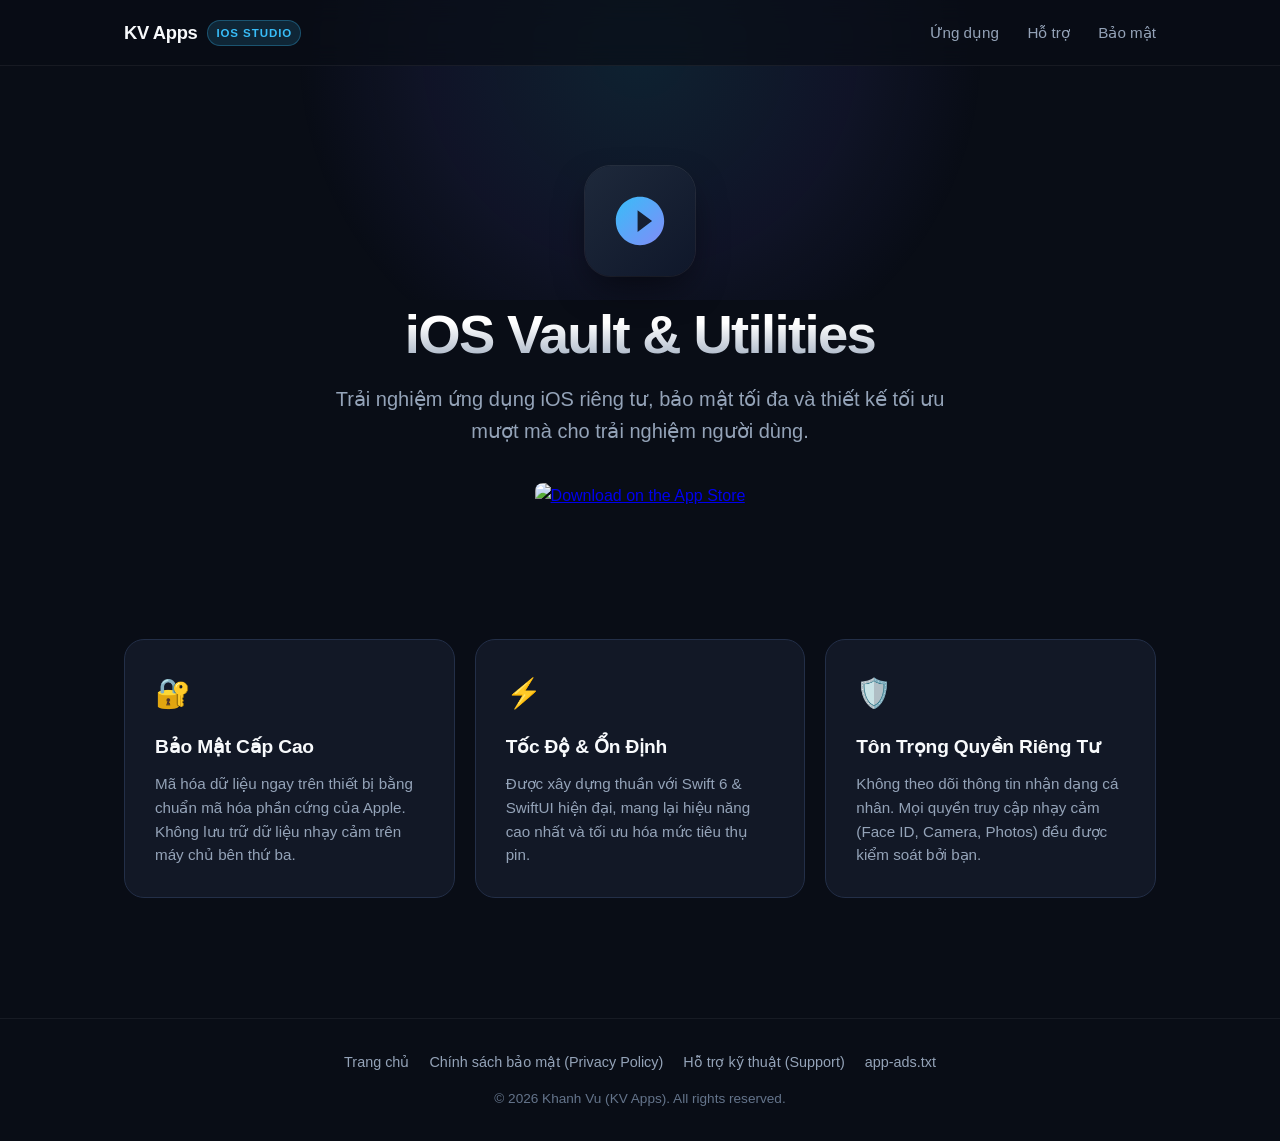
==== index.html @ fa1fc6c2 "feat: initial landing page, privacy, support and app-ads.txt" ====
<!DOCTYPE html>
<html lang="vi">
<head>
    <meta charset="UTF-8">
    <meta name="viewport" content="width=device-width, initial-scale=1.0">
    <title>KV Apps - Private, Secure & Fast iOS Applications</title>
    <meta name="description" content="Khám phá các ứng dụng iOS bảo mật, tối ưu trải nghiệm và quyền riêng tư từ Khanh Vu.">
    <style>
        :root {
            --bg: #090d16;
            --surface: #121826;
            --surface-hover: #182235;
            --surface-border: #232f48;
            --text-primary: #f8fafc;
            --text-secondary: #94a3b8;
            --accent: #38bdf8;
            --accent-glow: rgba(56, 189, 248, 0.15);
            --gradient-accent: linear-gradient(135deg, #38bdf8 0%, #818cf8 100%);
        }

        * {
            box-sizing: border-box;
            margin: 0;
            padding: 0;
            font-family: -apple-system, BlinkMacSystemFont, "SF Pro Display", "SF Pro Text", "Segoe UI", Roboto, sans-serif;
            -webkit-font-smoothing: antialiased;
        }

        body {
            background-color: var(--bg);
            color: var(--text-primary);
            min-height: 100vh;
            display: flex;
            flex-direction: column;
            line-height: 1.6;
        }

        .ambient-glow {
            position: fixed;
            top: -200px;
            left: 50%;
            transform: translateX(-50%);
            width: 700px;
            height: 500px;
            background: radial-gradient(circle, rgba(56, 189, 248, 0.12) 0%, rgba(99, 102, 241, 0.08) 50%, transparent 80%);
            pointer-events: none;
            z-index: 0;
        }

        header {
            position: relative;
            z-index: 10;
            border-bottom: 1px solid rgba(255, 255, 255, 0.06);
            backdrop-filter: blur(12px);
            background: rgba(9, 13, 22, 0.7);
        }

        .nav-container {
            max-width: 1080px;
            margin: 0 auto;
            padding: 18px 24px;
            display: flex;
            align-items: center;
            justify-content: space-between;
        }

        .brand-logo {
            font-weight: 700;
            font-size: 1.15rem;
            color: var(--text-primary);
            text-decoration: none;
            display: flex;
            align-items: center;
            gap: 10px;
            letter-spacing: -0.02em;
        }

        .brand-badge {
            font-size: 0.72rem;
            text-transform: uppercase;
            letter-spacing: 0.08em;
            background: rgba(56, 189, 248, 0.15);
            color: var(--accent);
            padding: 3px 8px;
            border-radius: 999px;
            border: 1px solid rgba(56, 189, 248, 0.3);
            font-weight: 600;
        }

        .nav-links a {
            color: var(--text-secondary);
            text-decoration: none;
            font-size: 0.95rem;
            margin-left: 24px;
            transition: color 0.2s ease;
        }

        .nav-links a:hover {
            color: var(--text-primary);
        }

        main {
            position: relative;
            z-index: 10;
            flex: 1;
            max-width: 1080px;
            margin: 0 auto;
            padding: 60px 24px 80px;
            width: 100%;
        }

        .hero {
            text-align: center;
            padding: 40px 0 60px;
        }

        .app-icon-wrapper {
            margin: 0 auto 28px;
            width: 110px;
            height: 110px;
            border-radius: 26px;
            background: linear-gradient(135deg, #1e293b, #0f172a);
            display: flex;
            align-items: center;
            justify-content: center;
            box-shadow: 0 16px 36px -8px rgba(0, 0, 0, 0.6), 0 0 0 1px rgba(255, 255, 255, 0.1);
            position: relative;
            overflow: hidden;
        }

        .app-icon-wrapper svg {
            width: 58px;
            height: 58px;
            fill: url(#iconGradient);
        }

        .hero h1 {
            font-size: clamp(2.4rem, 5vw, 3.4rem);
            font-weight: 800;
            letter-spacing: -0.03em;
            line-height: 1.15;
            margin-bottom: 16px;
            background: linear-gradient(180deg, #ffffff 30%, #94a3b8 100%);
            -webkit-background-clip: text;
            -webkit-text-fill-color: transparent;
        }

        .hero p.tagline {
            font-size: clamp(1.05rem, 2vw, 1.25rem);
            color: var(--text-secondary);
            max-width: 640px;
            margin: 0 auto 36px;
            font-weight: 400;
        }

        .badge-group {
            display: flex;
            justify-content: center;
            align-items: center;
            gap: 16px;
            flex-wrap: wrap;
        }

        .app-store-btn {
            display: inline-block;
            transition: transform 0.2s cubic-bezier(0.34, 1.56, 0.64, 1);
        }

        .app-store-btn:hover {
            transform: scale(1.04);
        }

        .app-store-btn img {
            height: 48px;
            border-radius: 8px;
        }

        .grid-features {
            display: grid;
            grid-template-columns: repeat(auto-fit, minmax(290px, 1fr));
            gap: 20px;
            margin: 70px 0 40px;
        }

        .card {
            background: var(--surface);
            border: 1px solid var(--surface-border);
            border-radius: 20px;
            padding: 30px;
            transition: border-color 0.2s, transform 0.2s;
        }

        .card:hover {
            border-color: rgba(56, 189, 248, 0.4);
            transform: translateY(-2px);
        }

        .card-icon {
            font-size: 1.8rem;
            margin-bottom: 16px;
            display: inline-block;
        }

        .card h3 {
            font-size: 1.2rem;
            font-weight: 600;
            margin-bottom: 10px;
            letter-spacing: -0.01em;
            color: var(--text-primary);
        }

        .card p {
            color: var(--text-secondary);
            font-size: 0.95rem;
            line-height: 1.55;
        }

        footer {
            position: relative;
            z-index: 10;
            border-top: 1px solid rgba(255, 255, 255, 0.06);
            padding: 32px 24px;
            background: var(--bg);
            text-align: center;
        }

        .footer-content {
            max-width: 1080px;
            margin: 0 auto;
            display: flex;
            flex-direction: column;
            align-items: center;
            gap: 14px;
        }

        .footer-links {
            display: flex;
            gap: 20px;
            flex-wrap: wrap;
            justify-content: center;
        }

        .footer-links a {
            color: var(--text-secondary);
            text-decoration: none;
            font-size: 0.9rem;
            transition: color 0.2s;
        }

        .footer-links a:hover {
            color: var(--accent);
        }

        .copyright {
            color: #64748b;
            font-size: 0.85rem;
        }
    </style>
</head>
<body>
    <div class="ambient-glow"></div>

    <header>
        <div class="nav-container">
            <a href="index.html" class="brand-logo">
                <span>KV Apps</span>
                <span class="brand-badge">iOS Studio</span>
            </a>
            <nav class="nav-links">
                <a href="#apps">Ứng dụng</a>
                <a href="support.html">Hỗ trợ</a>
                <a href="privacy.html">Bảo mật</a>
            </nav>
        </div>
    </header>

    <main>
        <section class="hero" id="apps">
            <div class="app-icon-wrapper">
                <svg viewBox="0 0 24 24">
                    <defs>
                        <linearGradient id="iconGradient" x1="0%" y1="0%" x2="100%" y2="100%">
                            <stop offset="0%" stop-color="#38bdf8" />
                            <stop offset="100%" stop-color="#818cf8" />
                        </linearGradient>
                    </defs>
                    <path d="M12 2C6.48 2 2 6.48 2 12s4.48 10 10 10 10-4.48 10-10S17.52 2 12 2zm-1 14.5v-9l6 4.5-6 4.5z"/>
                </svg>
            </div>

            <h1>iOS Vault & Utilities</h1>
            <p class="tagline">Trải nghiệm ứng dụng iOS riêng tư, bảo mật tối đa và thiết kế tối ưu mượt mà cho trải nghiệm người dùng.</p>

            <div class="badge-group">
                <a href="https://apps.apple.com/" class="app-store-btn" target="_blank" rel="noopener noreferrer">
                    <img src="https://tools.applemediaservices.com/api/badges/download-on-the-app-store/black/en-us" alt="Download on the App Store">
                </a>
            </div>
        </section>

        <section class="grid-features">
            <div class="card">
                <span class="card-icon">🔐</span>
                <h3>Bảo Mật Cấp Cao</h3>
                <p>Mã hóa dữ liệu ngay trên thiết bị bằng chuẩn mã hóa phần cứng của Apple. Không lưu trữ dữ liệu nhạy cảm trên máy chủ bên thứ ba.</p>
            </div>

            <div class="card">
                <span class="card-icon">⚡</span>
                <h3>Tốc Độ & Ổn Định</h3>
                <p>Được xây dựng thuần với Swift 6 & SwiftUI hiện đại, mang lại hiệu năng cao nhất và tối ưu hóa mức tiêu thụ pin.</p>
            </div>

            <div class="card">
                <span class="card-icon">🛡️</span>
                <h3>Tôn Trọng Quyền Riêng Tư</h3>
                <p>Không theo dõi thông tin nhận dạng cá nhân. Mọi quyền truy cập nhạy cảm (Face ID, Camera, Photos) đều được kiểm soát bởi bạn.</p>
            </div>
        </section>
    </main>

    <footer>
        <div class="footer-content">
            <div class="footer-links">
                <a href="index.html">Trang chủ</a>
                <a href="privacy.html">Chính sách bảo mật (Privacy Policy)</a>
                <a href="support.html">Hỗ trợ kỹ thuật (Support)</a>
                <a href="app-ads.txt">app-ads.txt</a>
            </div>
            <p class="copyright">© 2026 Khanh Vu (KV Apps). All rights reserved.</p>
        </div>
    </footer>
</body>
</html>
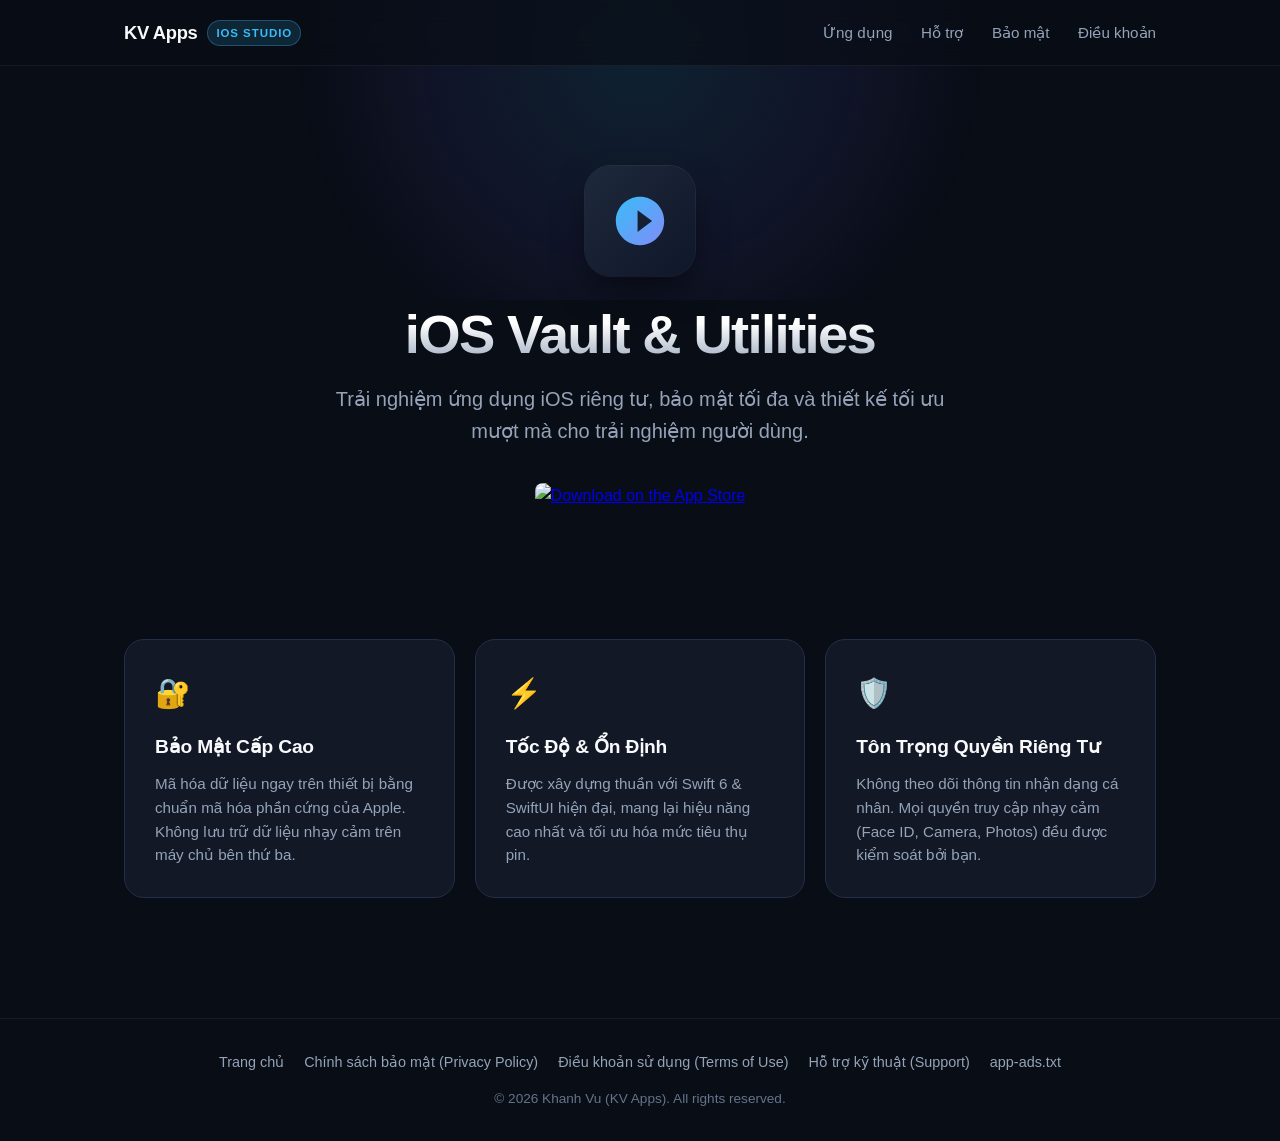
==== commit addf5e46: "feat: add terms of use page and update site navigation links" ====
--- a/index.html
+++ b/index.html
@@ -270,6 +270,7 @@
                 <a href="#apps">Ứng dụng</a>
                 <a href="support.html">Hỗ trợ</a>
                 <a href="privacy.html">Bảo mật</a>
+                <a href="terms.html">Điều khoản</a>
             </nav>
         </div>
     </header>
@@ -324,6 +325,7 @@
             <div class="footer-links">
                 <a href="index.html">Trang chủ</a>
                 <a href="privacy.html">Chính sách bảo mật (Privacy Policy)</a>
+                <a href="terms.html">Điều khoản sử dụng (Terms of Use)</a>
                 <a href="support.html">Hỗ trợ kỹ thuật (Support)</a>
                 <a href="app-ads.txt">app-ads.txt</a>
             </div>
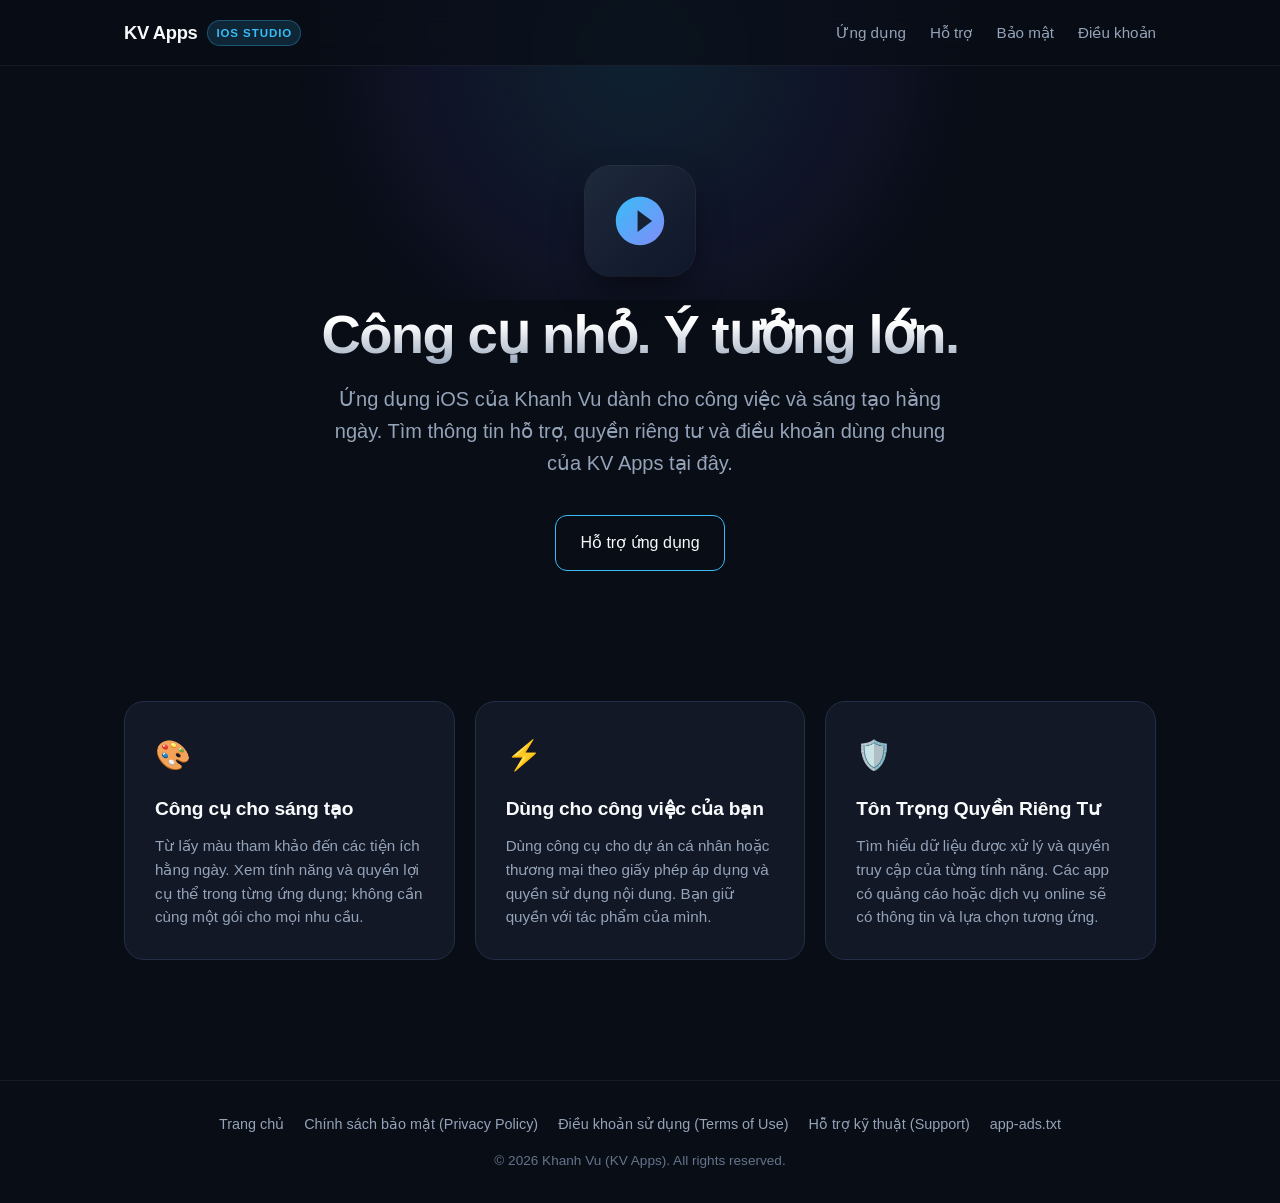
==== commit ae49ac29: "feat: update landing page copy, terms, privacy, and support documentation" ====
--- a/index.html
+++ b/index.html
@@ -3,8 +3,8 @@
 <head>
     <meta charset="UTF-8">
     <meta name="viewport" content="width=device-width, initial-scale=1.0">
-    <title>KV Apps - Private, Secure & Fast iOS Applications</title>
-    <meta name="description" content="Khám phá các ứng dụng iOS bảo mật, tối ưu trải nghiệm và quyền riêng tư từ Khanh Vu.">
+    <title>KV Apps — Công cụ iOS cho công việc và sáng tạo</title>
+    <meta name="description" content="Các ứng dụng iOS của Khanh Vu: công cụ cho công việc và sáng tạo, thông tin quyền riêng tư, điều khoản và hỗ trợ.">
     <style>
         :root {
             --bg: #090d16;
@@ -254,6 +254,15 @@
         .copyright {
             color: #64748b;
             font-size: 0.85rem;
+        }
+        body { overflow-wrap: anywhere; }
+        a:focus-visible { outline: 2px solid #38bdf8; outline-offset: 4px; }
+        .brand-logo { flex-shrink: 0; white-space: nowrap; }
+        .nav-links { display: flex; flex-wrap: wrap; gap: 12px 24px; }
+        .nav-links a { margin-left: 0; white-space: nowrap; }
+        @media (max-width: 640px) {
+            .nav-container { align-items: flex-start; flex-direction: column; gap: 16px; }
+            .nav-links { gap: 12px 20px; }
         }
     </style>
 </head>
@@ -289,33 +298,31 @@
                 </svg>
             </div>
 
-            <h1>iOS Vault & Utilities</h1>
-            <p class="tagline">Trải nghiệm ứng dụng iOS riêng tư, bảo mật tối đa và thiết kế tối ưu mượt mà cho trải nghiệm người dùng.</p>
+            <h1>Công cụ nhỏ. Ý tưởng lớn.</h1>
+            <p class="tagline">Ứng dụng iOS của Khanh Vu dành cho công việc và sáng tạo hằng ngày. Tìm thông tin hỗ trợ, quyền riêng tư và điều khoản dùng chung của KV Apps tại đây.</p>
 
             <div class="badge-group">
-                <a href="https://apps.apple.com/" class="app-store-btn" target="_blank" rel="noopener noreferrer">
-                    <img src="https://tools.applemediaservices.com/api/badges/download-on-the-app-store/black/en-us" alt="Download on the App Store">
-                </a>
+                <a href="support.html" class="app-store-btn" style="color: #f8fafc; padding: 14px 24px; border: 1px solid #38bdf8; border-radius: 12px; text-decoration: none;">Hỗ trợ ứng dụng</a>
             </div>
         </section>
 
         <section class="grid-features">
             <div class="card">
-                <span class="card-icon">🔐</span>
-                <h3>Bảo Mật Cấp Cao</h3>
-                <p>Mã hóa dữ liệu ngay trên thiết bị bằng chuẩn mã hóa phần cứng của Apple. Không lưu trữ dữ liệu nhạy cảm trên máy chủ bên thứ ba.</p>
+                <span class="card-icon">🎨</span>
+                <h3>Công cụ cho sáng tạo</h3>
+                <p>Từ lấy màu tham khảo đến các tiện ích hằng ngày. Xem tính năng và quyền lợi cụ thể trong từng ứng dụng; không cần cùng một gói cho mọi nhu cầu.</p>
             </div>
 
             <div class="card">
                 <span class="card-icon">⚡</span>
-                <h3>Tốc Độ & Ổn Định</h3>
-                <p>Được xây dựng thuần với Swift 6 & SwiftUI hiện đại, mang lại hiệu năng cao nhất và tối ưu hóa mức tiêu thụ pin.</p>
+                <h3>Dùng cho công việc của bạn</h3>
+                <p>Dùng công cụ cho dự án cá nhân hoặc thương mại theo giấy phép áp dụng và quyền sử dụng nội dung. Bạn giữ quyền với tác phẩm của mình.</p>
             </div>
 
             <div class="card">
                 <span class="card-icon">🛡️</span>
                 <h3>Tôn Trọng Quyền Riêng Tư</h3>
-                <p>Không theo dõi thông tin nhận dạng cá nhân. Mọi quyền truy cập nhạy cảm (Face ID, Camera, Photos) đều được kiểm soát bởi bạn.</p>
+                <p>Tìm hiểu dữ liệu được xử lý và quyền truy cập của từng tính năng. Các app có quảng cáo hoặc dịch vụ online sẽ có thông tin và lựa chọn tương ứng.</p>
             </div>
         </section>
     </main>
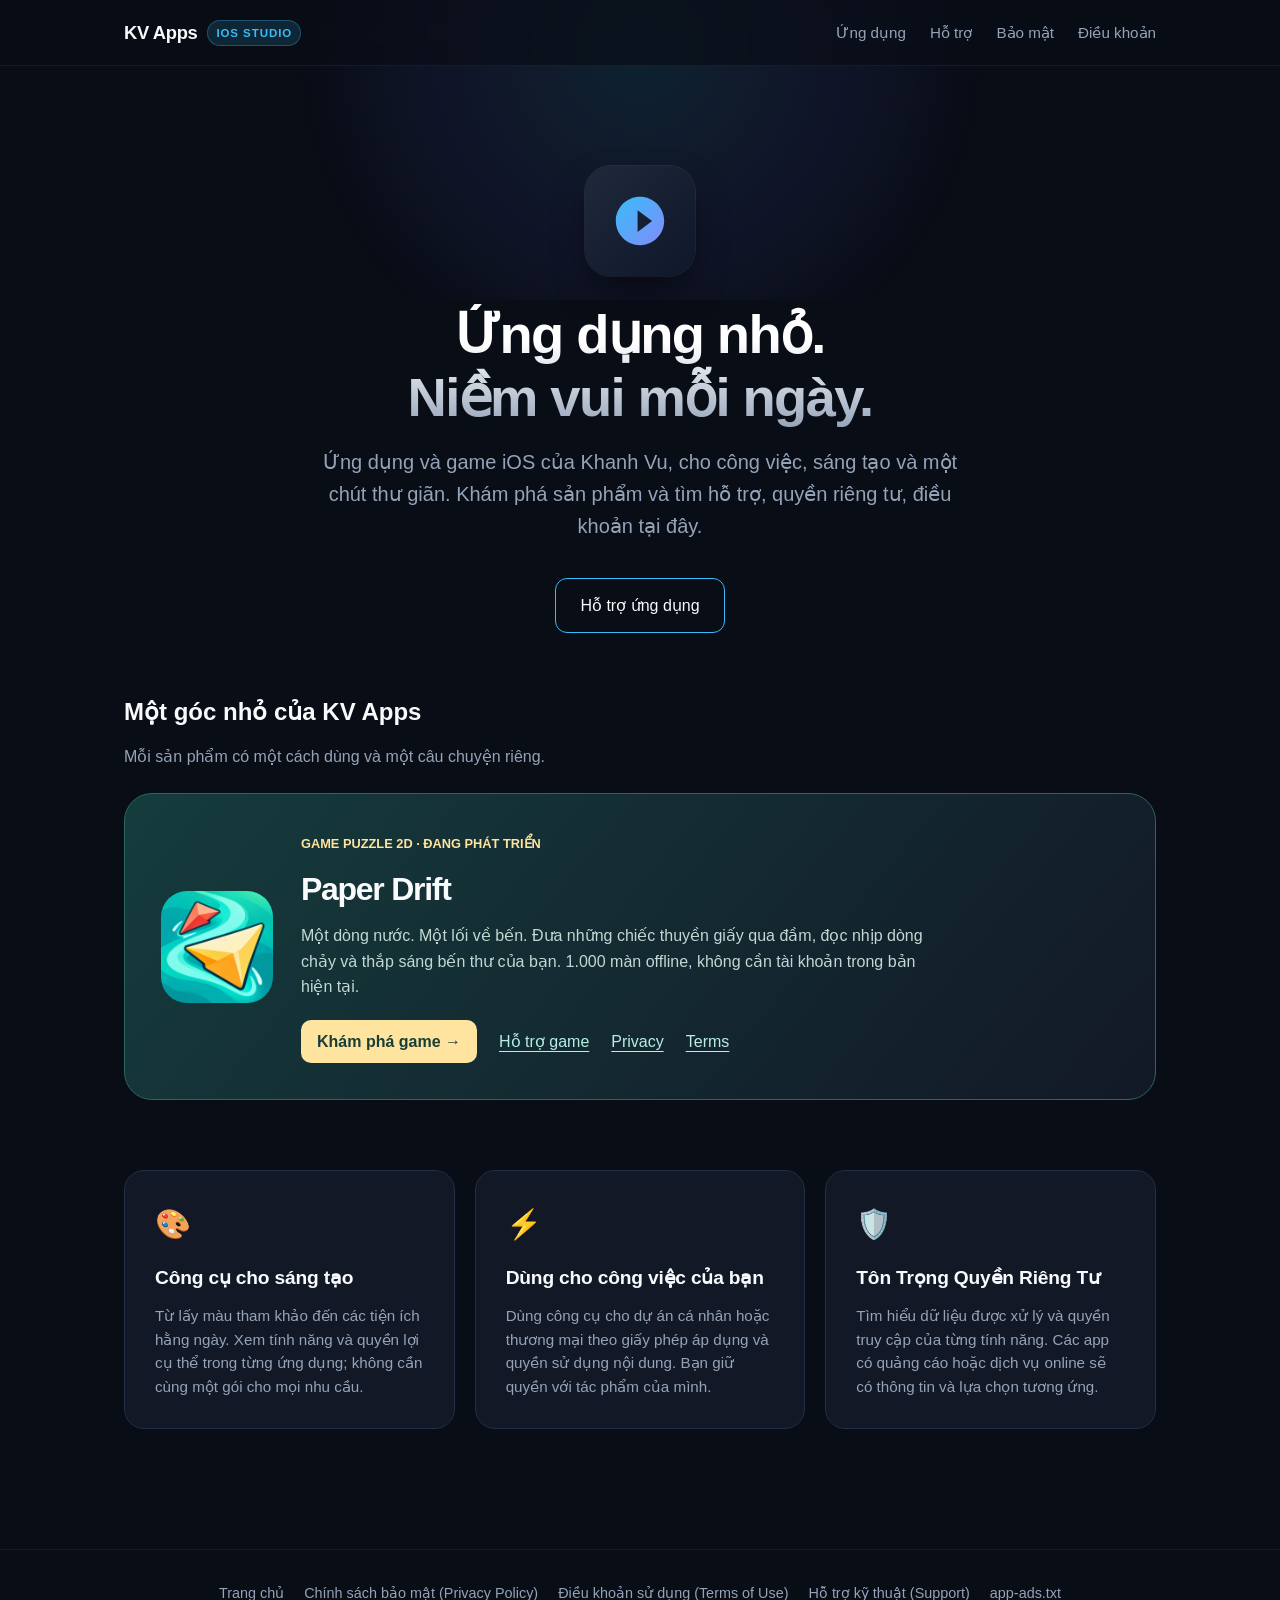
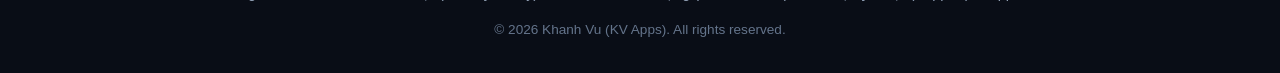
==== commit b9cea944: "feat: publish Paper Drift landing, privacy, support and game terms" ====
--- a/index.html
+++ b/index.html
@@ -3,8 +3,9 @@
 <head>
     <meta charset="UTF-8">
     <meta name="viewport" content="width=device-width, initial-scale=1.0">
-    <title>KV Apps — Công cụ iOS cho công việc và sáng tạo</title>
-    <meta name="description" content="Các ứng dụng iOS của Khanh Vu: công cụ cho công việc và sáng tạo, thông tin quyền riêng tư, điều khoản và hỗ trợ.">
+    <title>KV Apps — Ứng dụng và game iOS của Khanh Vu</title>
+    <meta name="description" content="Khám phá ứng dụng và game iOS của Khanh Vu: Paper Drift, Color Meter, thông tin quyền riêng tư, điều khoản và hỗ trợ.">
+    <link rel="canonical" href="https://khanhvu-ops.github.io/">
     <style>
         :root {
             --bg: #090d16;
@@ -260,9 +261,22 @@
         .brand-logo { flex-shrink: 0; white-space: nowrap; }
         .nav-links { display: flex; flex-wrap: wrap; gap: 12px 24px; }
         .nav-links a { margin-left: 0; white-space: nowrap; }
+        .app-feature { display: grid; grid-template-columns: auto minmax(0, 1fr); gap: 28px; align-items: center; padding: 36px; border: 1px solid #2b6661; border-radius: 28px; background: linear-gradient(130deg, #153c3d, #121826); }
+        .app-feature img { width: 112px; height: 112px; border-radius: 26px; }
+        .app-feature h2 { font-size: 2rem; letter-spacing: -0.04em; margin: 8px 0; }
+        .app-feature p { color: #c3d8d3; max-width: 650px; }
+        .app-status { color: #ffe4a0; font-size: 0.8rem; font-weight: 600; }
+        .app-actions { display: flex; gap: 12px 22px; flex-wrap: wrap; margin-top: 20px; }
+        .app-actions a { color: #b7eee3; text-underline-offset: 4px; }
+        .app-actions .primary-link { color: #183e38; padding: 9px 16px; background: #ffe4a0; border-radius: 10px; text-decoration: none; font-weight: 700; }
+        .app-actions a:not(.primary-link) { align-self: center; }
+        .section-intro { color: var(--text-secondary); margin: 12px 0 24px; }
+        @media (prefers-reduced-motion: reduce) { *, *::before, *::after { transition: none !important; } }
         @media (max-width: 640px) {
             .nav-container { align-items: flex-start; flex-direction: column; gap: 16px; }
             .nav-links { gap: 12px 20px; }
+            .app-feature { grid-template-columns: minmax(0, 1fr); padding: 24px; gap: 18px; }
+            .app-feature img { width: 88px; height: 88px; border-radius: 22px; }
         }
     </style>
 </head>
@@ -285,7 +299,7 @@
     </header>
 
     <main>
-        <section class="hero" id="apps">
+        <section class="hero">
             <div class="app-icon-wrapper">
                 <svg viewBox="0 0 24 24">
                     <defs>
@@ -298,12 +312,26 @@
                 </svg>
             </div>
 
-            <h1>Công cụ nhỏ. Ý tưởng lớn.</h1>
-            <p class="tagline">Ứng dụng iOS của Khanh Vu dành cho công việc và sáng tạo hằng ngày. Tìm thông tin hỗ trợ, quyền riêng tư và điều khoản dùng chung của KV Apps tại đây.</p>
+            <h1>Ứng dụng nhỏ.<br>Niềm vui mỗi ngày.</h1>
+            <p class="tagline">Ứng dụng và game iOS của Khanh Vu, cho công việc, sáng tạo và một chút thư giãn. Khám phá sản phẩm và tìm hỗ trợ, quyền riêng tư, điều khoản tại đây.</p>
 
             <div class="badge-group">
                 <a href="support.html" class="app-store-btn" style="color: #f8fafc; padding: 14px 24px; border: 1px solid #38bdf8; border-radius: 12px; text-decoration: none;">Hỗ trợ ứng dụng</a>
             </div>
+        </section>
+
+        <section id="apps" aria-labelledby="apps-title">
+            <h2 id="apps-title">Một góc nhỏ của KV Apps</h2>
+            <p class="section-intro">Mỗi sản phẩm có một cách dùng và một câu chuyện riêng.</p>
+            <article class="app-feature" id="paper-drift">
+                <img src="assets/paper-drift/icon.png" width="112" height="112" alt="Icon Paper Drift: hai thuyền giấy trên dòng nước xanh" loading="lazy">
+                <div>
+                    <span class="app-status">GAME PUZZLE 2D · ĐANG PHÁT TRIỂN</span>
+                    <h2>Paper Drift</h2>
+                    <p>Một dòng nước. Một lối về bến. Đưa những chiếc thuyền giấy qua đầm, đọc nhịp dòng chảy và thắp sáng bến thư của bạn. 1.000 màn offline, không cần tài khoản trong bản hiện tại.</p>
+                    <div class="app-actions"><a class="primary-link" href="paper-drift.html">Khám phá game →</a><a href="support.html#paper-drift">Hỗ trợ game</a><a href="privacy.html#paper-drift">Privacy</a><a href="terms.html#paper-drift">Terms</a></div>
+                </div>
+            </article>
         </section>
 
         <section class="grid-features">
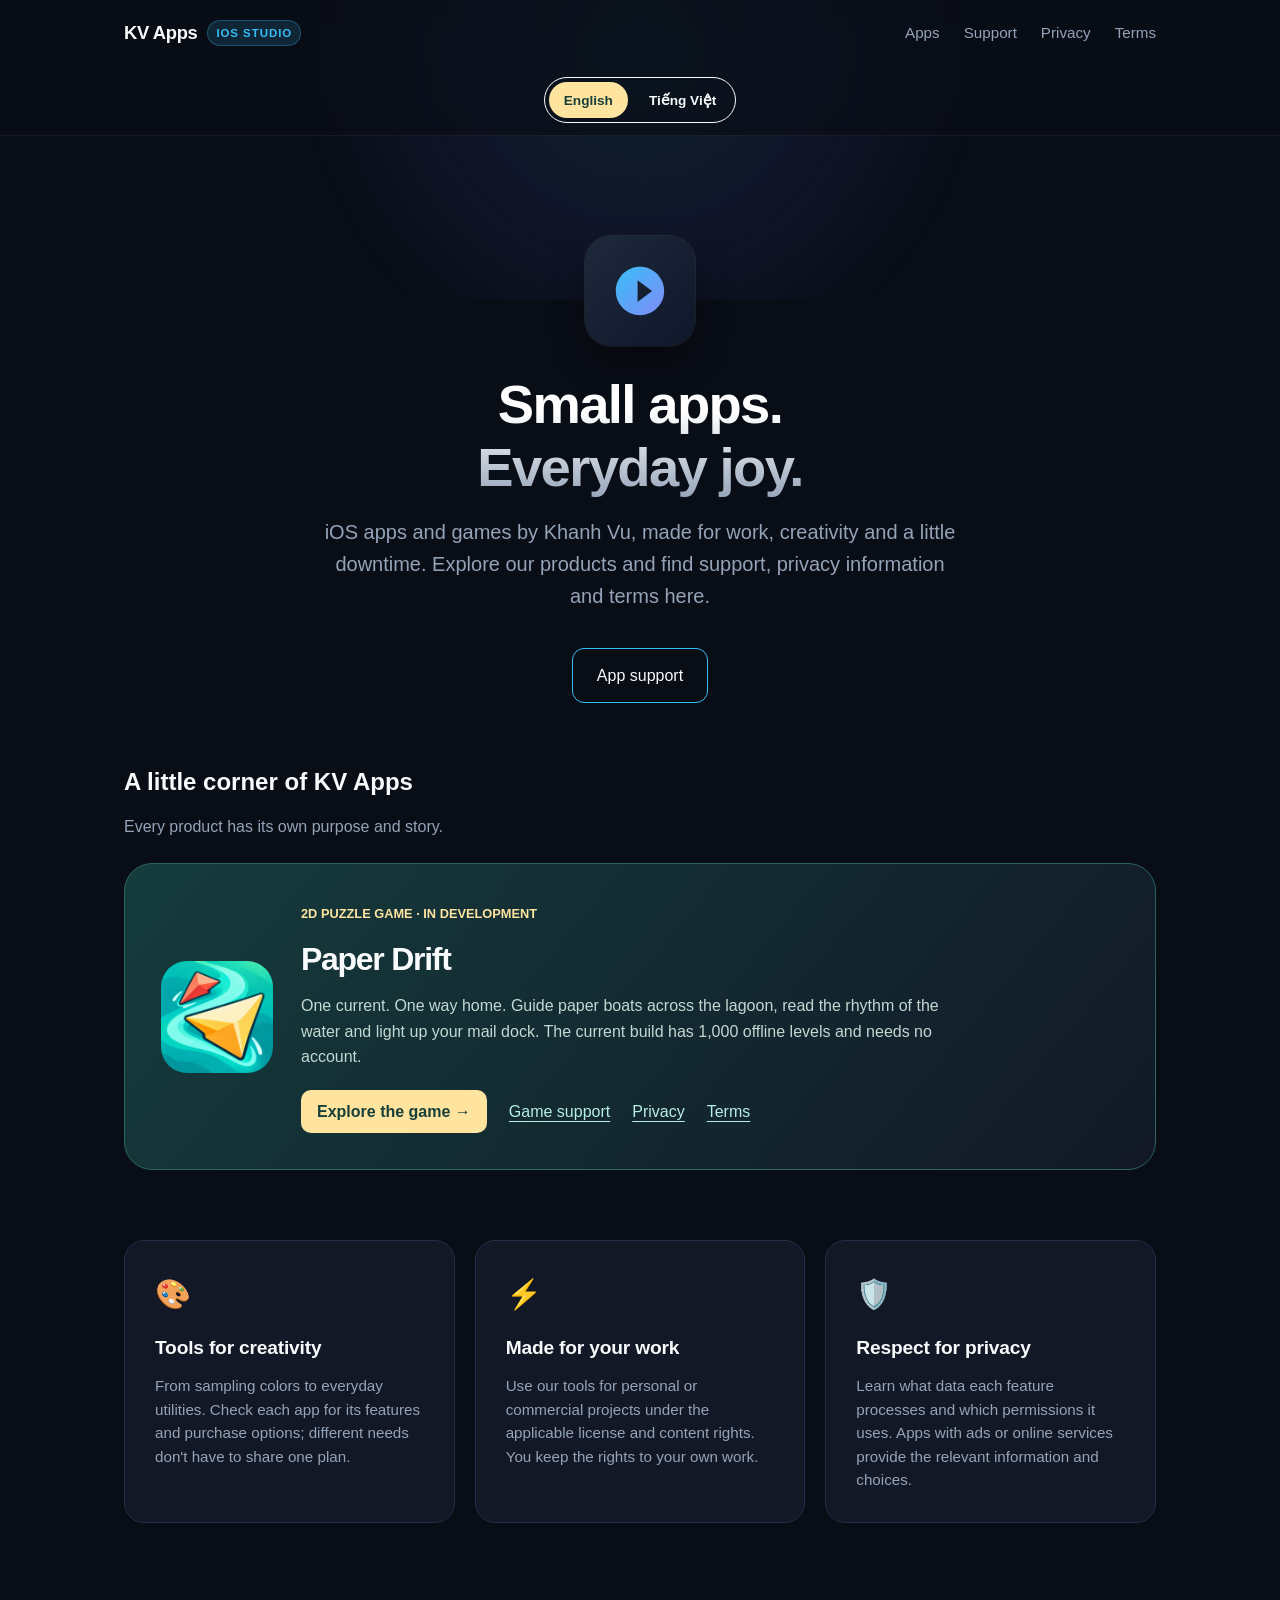
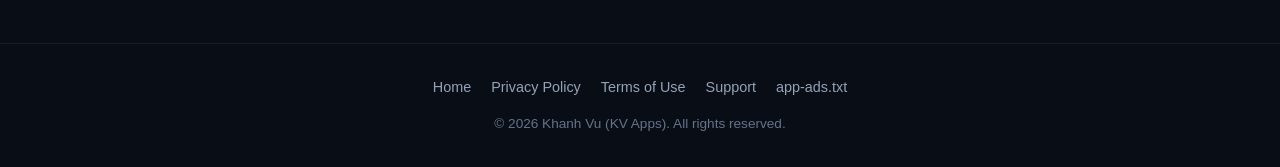
==== commit cd497221: "Default public pages to English with persistent Vietnamese language switch" ====
--- a/index.html
+++ b/index.html
@@ -1,10 +1,10 @@
 <!DOCTYPE html>
-<html lang="vi">
+<html lang="en">
 <head>
     <meta charset="UTF-8">
     <meta name="viewport" content="width=device-width, initial-scale=1.0">
-    <title>KV Apps — Ứng dụng và game iOS của Khanh Vu</title>
-    <meta name="description" content="Khám phá ứng dụng và game iOS của Khanh Vu: Paper Drift, Color Meter, thông tin quyền riêng tư, điều khoản và hỗ trợ.">
+    <title>KV Apps — iOS Apps and Games by Khanh Vu</title>
+    <meta name="description" content="Explore iOS apps and games by Khanh Vu: Paper Drift, Color Meter, privacy information, terms and support.">
     <link rel="canonical" href="https://khanhvu-ops.github.io/">
     <style>
         :root {
@@ -279,6 +279,9 @@
             .app-feature img { width: 88px; height: 88px; border-radius: 22px; }
         }
     </style>
+    <link rel="stylesheet" href="assets/language.css">
+    <link rel="icon" href="assets/paper-drift/icon.png" type="image/png">
+    <script src="assets/language.js" defer></script>
 </head>
 <body>
     <div class="ambient-glow"></div>
@@ -290,13 +293,17 @@
                 <span class="brand-badge">iOS Studio</span>
             </a>
             <nav class="nav-links">
-                <a href="#apps">Ứng dụng</a>
-                <a href="support.html">Hỗ trợ</a>
-                <a href="privacy.html">Bảo mật</a>
-                <a href="terms.html">Điều khoản</a>
+                <a href="#apps">Apps</a>
+                <a href="support.html">Support</a>
+                <a href="privacy.html">Privacy</a>
+                <a href="terms.html">Terms</a>
             </nav>
         </div>
-    </header>
+    <nav class="language-switch" aria-label="Language" data-language-switch>
+        <a href="?lang=en" lang="en" data-language="en" aria-current="true">English</a>
+        <a href="?lang=vi" lang="vi" data-language="vi">Tiếng Việt</a>
+    </nav>
+</header>
 
     <main>
         <section class="hero">
@@ -312,24 +319,24 @@
                 </svg>
             </div>
 
-            <h1>Ứng dụng nhỏ.<br>Niềm vui mỗi ngày.</h1>
-            <p class="tagline">Ứng dụng và game iOS của Khanh Vu, cho công việc, sáng tạo và một chút thư giãn. Khám phá sản phẩm và tìm hỗ trợ, quyền riêng tư, điều khoản tại đây.</p>
+            <h1>Small apps.<br>Everyday joy.</h1>
+            <p class="tagline">iOS apps and games by Khanh Vu, made for work, creativity and a little downtime. Explore our products and find support, privacy information and terms here.</p>
 
             <div class="badge-group">
-                <a href="support.html" class="app-store-btn" style="color: #f8fafc; padding: 14px 24px; border: 1px solid #38bdf8; border-radius: 12px; text-decoration: none;">Hỗ trợ ứng dụng</a>
+                <a href="support.html" class="app-store-btn" style="color: #f8fafc; padding: 14px 24px; border: 1px solid #38bdf8; border-radius: 12px; text-decoration: none;">App support</a>
             </div>
         </section>
 
         <section id="apps" aria-labelledby="apps-title">
-            <h2 id="apps-title">Một góc nhỏ của KV Apps</h2>
-            <p class="section-intro">Mỗi sản phẩm có một cách dùng và một câu chuyện riêng.</p>
+            <h2 id="apps-title">A little corner of KV Apps</h2>
+            <p class="section-intro">Every product has its own purpose and story.</p>
             <article class="app-feature" id="paper-drift">
-                <img src="assets/paper-drift/icon.png" width="112" height="112" alt="Icon Paper Drift: hai thuyền giấy trên dòng nước xanh" loading="lazy">
+                <img src="assets/paper-drift/icon.png" width="112" height="112" alt="Paper Drift icon: two paper boats on teal water" loading="lazy">
                 <div>
-                    <span class="app-status">GAME PUZZLE 2D · ĐANG PHÁT TRIỂN</span>
+                    <span class="app-status">2D PUZZLE GAME · IN DEVELOPMENT</span>
                     <h2>Paper Drift</h2>
-                    <p>Một dòng nước. Một lối về bến. Đưa những chiếc thuyền giấy qua đầm, đọc nhịp dòng chảy và thắp sáng bến thư của bạn. 1.000 màn offline, không cần tài khoản trong bản hiện tại.</p>
-                    <div class="app-actions"><a class="primary-link" href="paper-drift.html">Khám phá game →</a><a href="support.html#paper-drift">Hỗ trợ game</a><a href="privacy.html#paper-drift">Privacy</a><a href="terms.html#paper-drift">Terms</a></div>
+                    <p>One current. One way home. Guide paper boats across the lagoon, read the rhythm of the water and light up your mail dock. The current build has 1,000 offline levels and needs no account.</p>
+                    <div class="app-actions"><a class="primary-link" href="paper-drift.html">Explore the game →</a><a href="support.html#paper-drift">Game support</a><a href="privacy.html#paper-drift">Privacy</a><a href="terms.html#paper-drift">Terms</a></div>
                 </div>
             </article>
         </section>
@@ -337,20 +344,20 @@
         <section class="grid-features">
             <div class="card">
                 <span class="card-icon">🎨</span>
-                <h3>Công cụ cho sáng tạo</h3>
-                <p>Từ lấy màu tham khảo đến các tiện ích hằng ngày. Xem tính năng và quyền lợi cụ thể trong từng ứng dụng; không cần cùng một gói cho mọi nhu cầu.</p>
+                <h3>Tools for creativity</h3>
+                <p>From sampling colors to everyday utilities. Check each app for its features and purchase options; different needs don't have to share one plan.</p>
             </div>
 
             <div class="card">
                 <span class="card-icon">⚡</span>
-                <h3>Dùng cho công việc của bạn</h3>
-                <p>Dùng công cụ cho dự án cá nhân hoặc thương mại theo giấy phép áp dụng và quyền sử dụng nội dung. Bạn giữ quyền với tác phẩm của mình.</p>
+                <h3>Made for your work</h3>
+                <p>Use our tools for personal or commercial projects under the applicable license and content rights. You keep the rights to your own work.</p>
             </div>
 
             <div class="card">
                 <span class="card-icon">🛡️</span>
-                <h3>Tôn Trọng Quyền Riêng Tư</h3>
-                <p>Tìm hiểu dữ liệu được xử lý và quyền truy cập của từng tính năng. Các app có quảng cáo hoặc dịch vụ online sẽ có thông tin và lựa chọn tương ứng.</p>
+                <h3>Respect for privacy</h3>
+                <p>Learn what data each feature processes and which permissions it uses. Apps with ads or online services provide the relevant information and choices.</p>
             </div>
         </section>
     </main>
@@ -358,10 +365,10 @@
     <footer>
         <div class="footer-content">
             <div class="footer-links">
-                <a href="index.html">Trang chủ</a>
-                <a href="privacy.html">Chính sách bảo mật (Privacy Policy)</a>
-                <a href="terms.html">Điều khoản sử dụng (Terms of Use)</a>
-                <a href="support.html">Hỗ trợ kỹ thuật (Support)</a>
+                <a href="index.html">Home</a>
+                <a href="privacy.html">Privacy Policy</a>
+                <a href="terms.html">Terms of Use</a>
+                <a href="support.html">Support</a>
                 <a href="app-ads.txt">app-ads.txt</a>
             </div>
             <p class="copyright">© 2026 Khanh Vu (KV Apps). All rights reserved.</p>
--- a/assets/language.css
+++ b/assets/language.css
@@ -0,0 +1,5 @@
+.language-switch { display: flex; flex-wrap: wrap; gap: 6px; width: fit-content; margin: 12px auto; padding: 4px; border: 1px solid currentColor; border-radius: 999px; font-size: 0.85rem; }
+.language-switch a { display: inline-flex; align-items: center; min-height: 36px; padding: 5px 15px; border-radius: 999px; color: inherit; text-decoration: none; font-weight: 650; }
+.language-switch a[aria-current="true"] { background: #ffe4a0; color: #183e38; }
+.language-switch a:focus-visible { outline: 2px solid #2e9d91; outline-offset: 3px; }
+.language-switch a:hover { text-decoration: underline; text-underline-offset: 3px; }
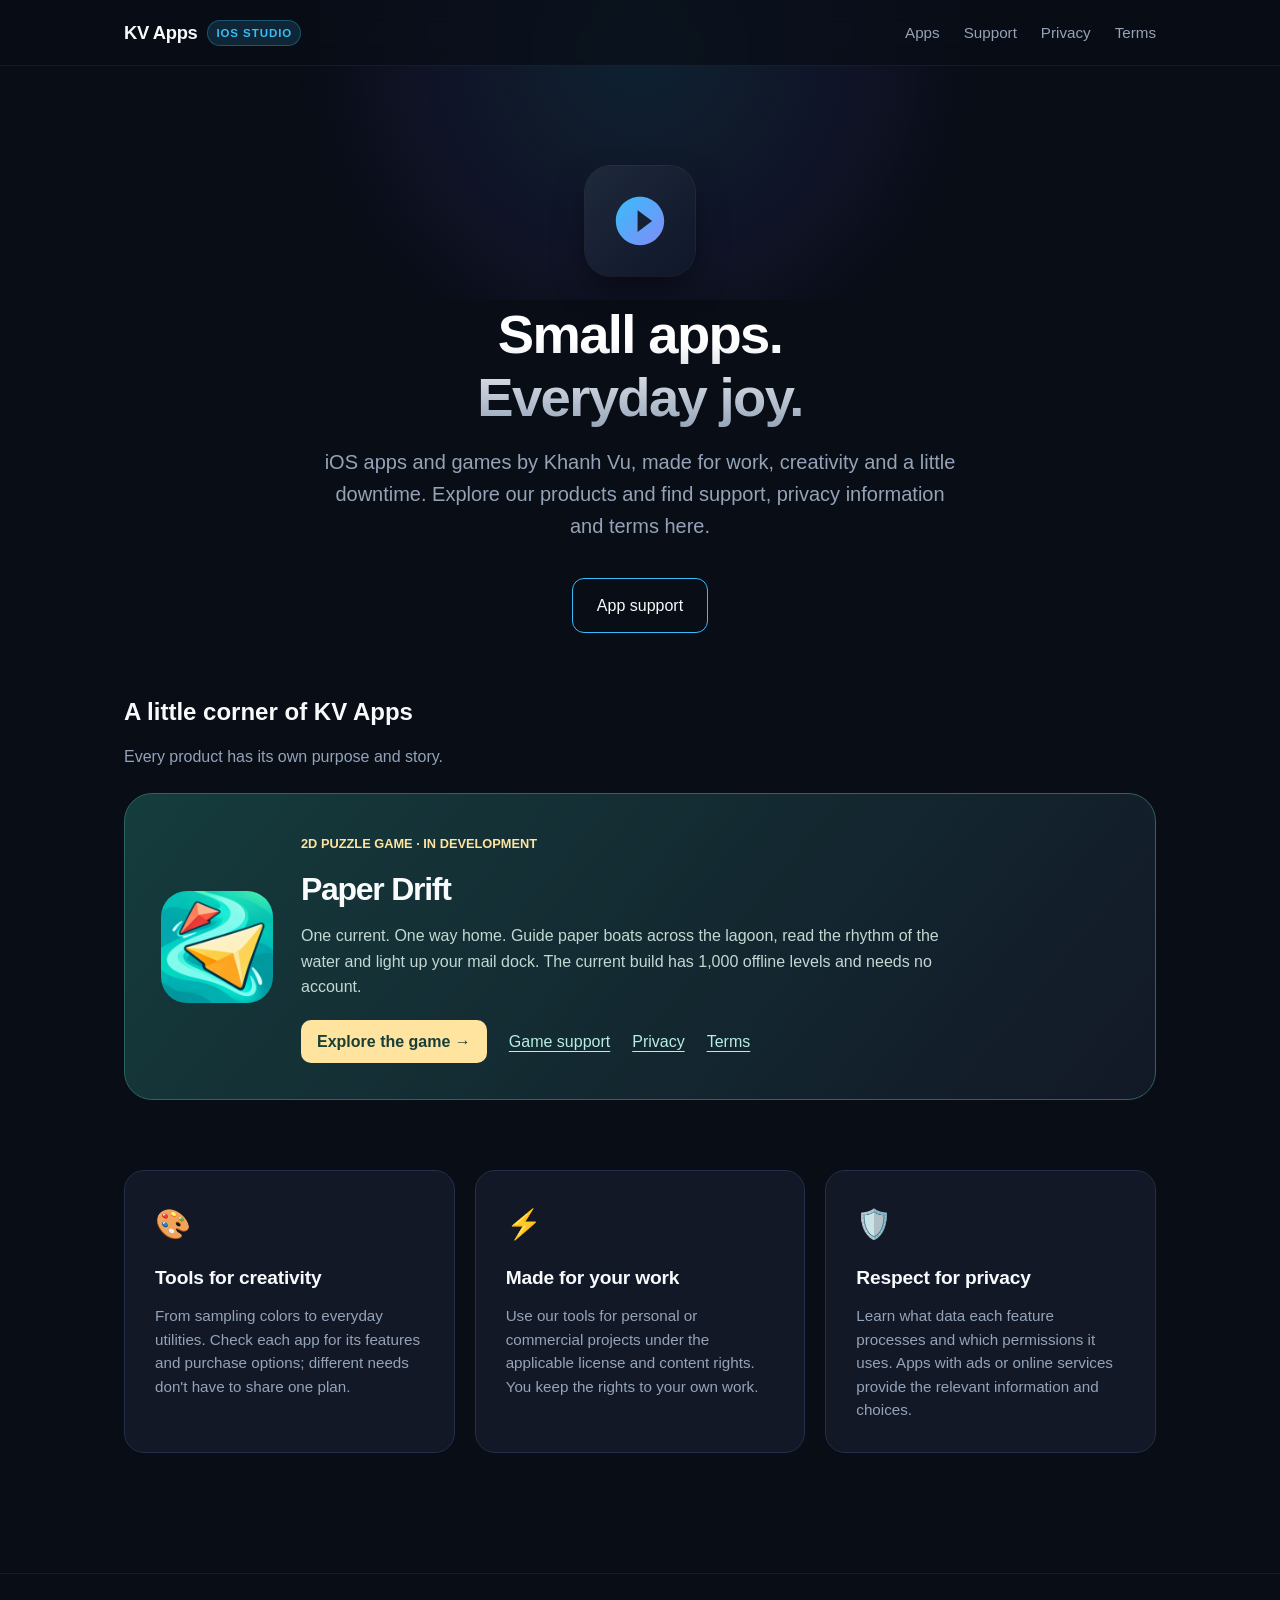
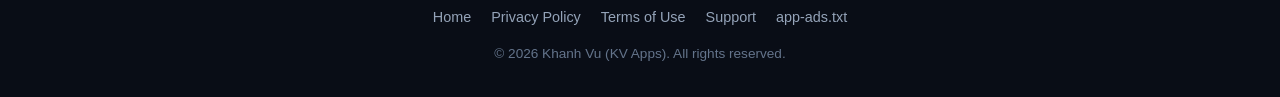
==== commit b228e43e: "Keep public website English-only and document the app language picker" ====
--- a/index.html
+++ b/index.html
@@ -279,9 +279,7 @@
             .app-feature img { width: 88px; height: 88px; border-radius: 22px; }
         }
     </style>
-    <link rel="stylesheet" href="assets/language.css">
     <link rel="icon" href="assets/paper-drift/icon.png" type="image/png">
-    <script src="assets/language.js" defer></script>
 </head>
 <body>
     <div class="ambient-glow"></div>
@@ -299,10 +297,6 @@
                 <a href="terms.html">Terms</a>
             </nav>
         </div>
-    <nav class="language-switch" aria-label="Language" data-language-switch>
-        <a href="?lang=en" lang="en" data-language="en" aria-current="true">English</a>
-        <a href="?lang=vi" lang="vi" data-language="vi">Tiếng Việt</a>
-    </nav>
 </header>
 
     <main>
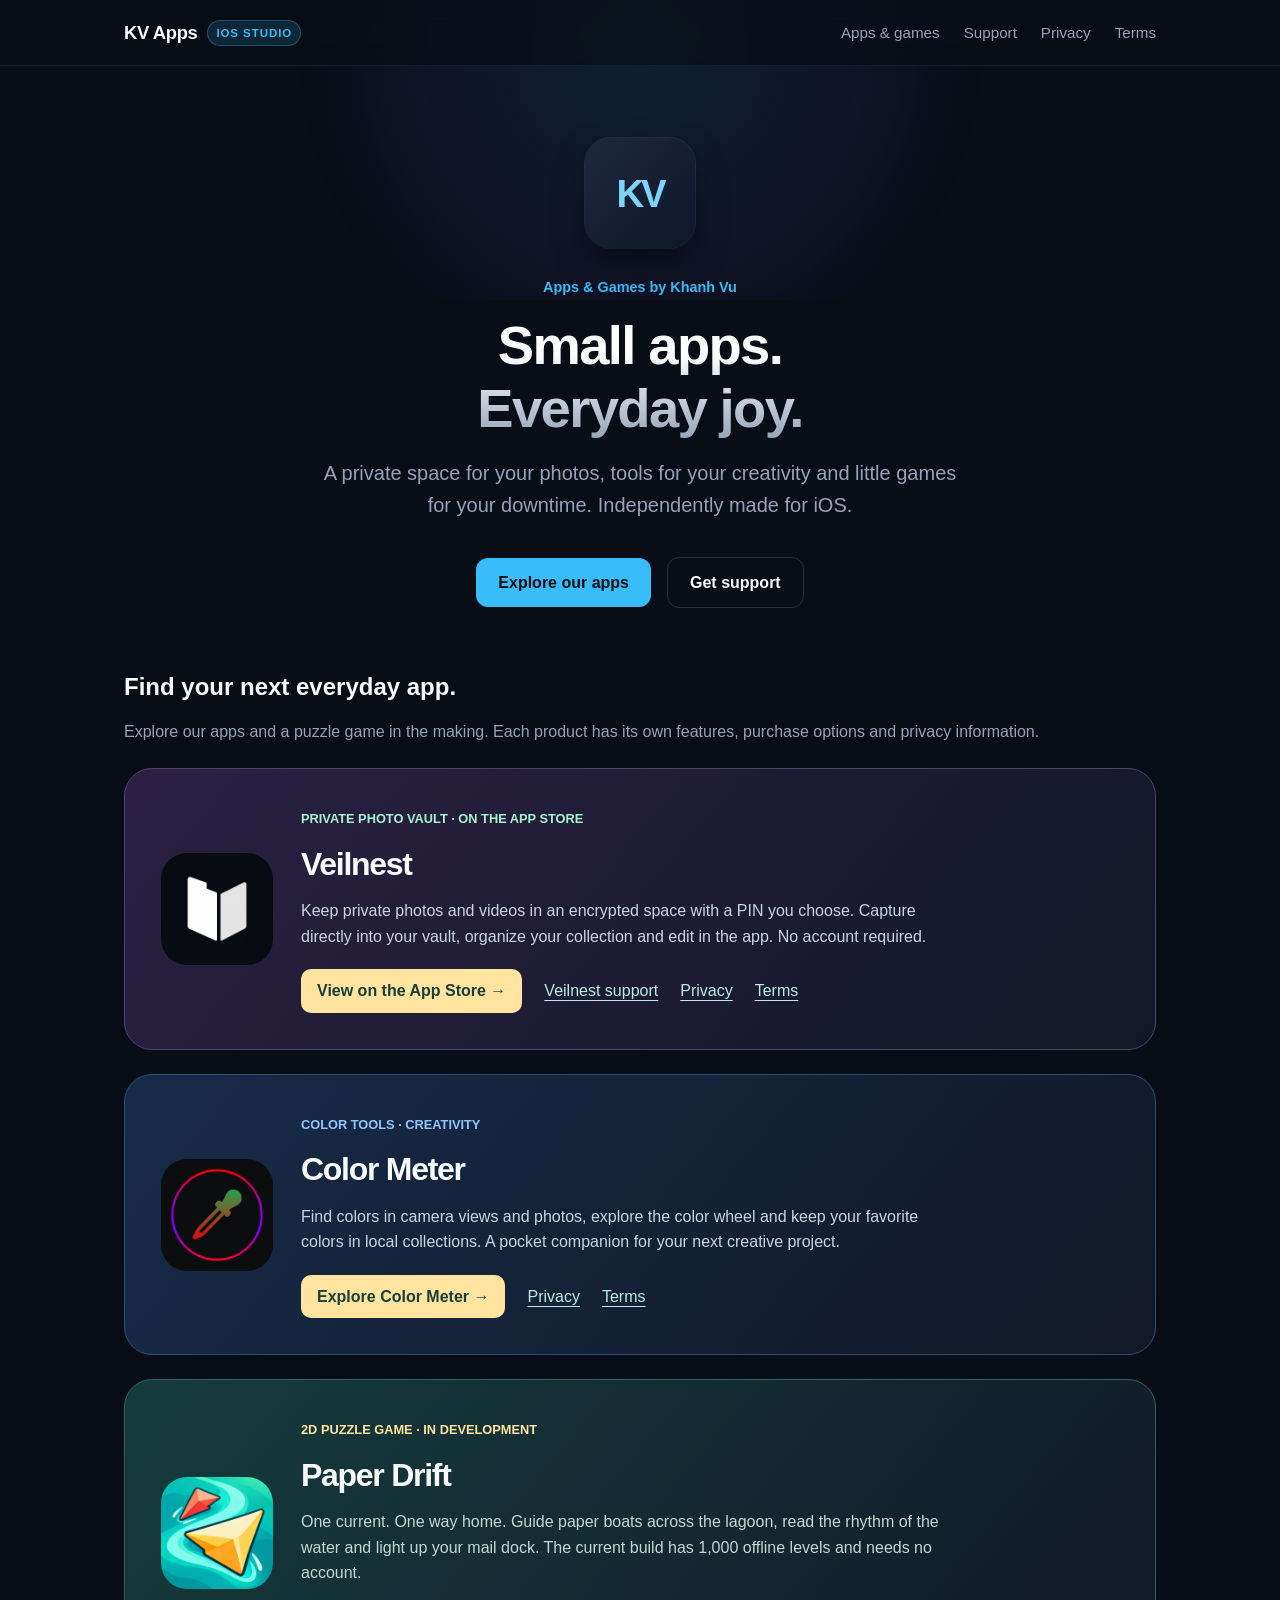
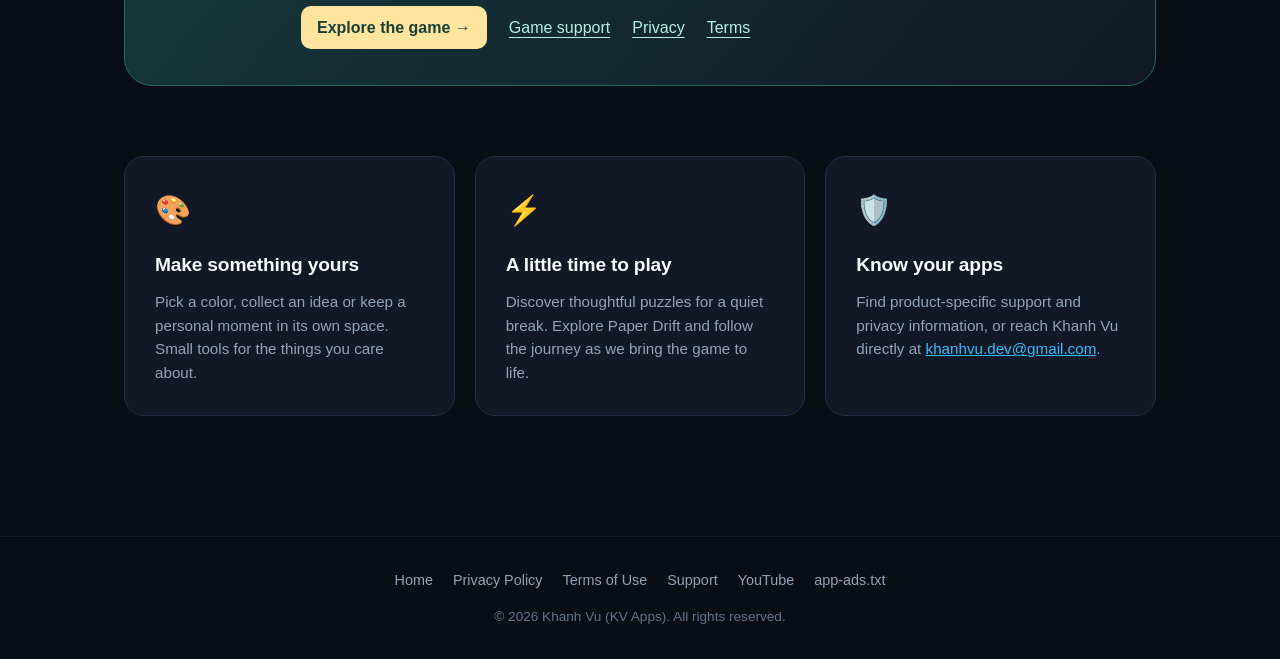
==== commit af9c9735: "feat(site): refresh KV Apps portfolio and product support" ====
--- a/index.html
+++ b/index.html
@@ -4,8 +4,12 @@
     <meta charset="UTF-8">
     <meta name="viewport" content="width=device-width, initial-scale=1.0">
     <title>KV Apps — iOS Apps and Games by Khanh Vu</title>
-    <meta name="description" content="Explore iOS apps and games by Khanh Vu: Paper Drift, Color Meter, privacy information, terms and support.">
+    <meta name="description" content="Discover KV Apps: Veilnest private photo vault, Color Meter creative tools and Paper Drift offline puzzles. iOS apps and games by Khanh Vu.">
     <link rel="canonical" href="https://khanhvu-ops.github.io/">
+    <meta property="og:title" content="KV Apps — Apps &amp; Games by Khanh Vu">
+    <meta property="og:description" content="Small apps. Everyday joy. Discover a private photo vault, creative tools and an offline puzzle game.">
+    <meta property="og:type" content="website">
+    <meta property="og:url" content="https://khanhvu-ops.github.io/">
     <style>
         :root {
             --bg: #090d16;
@@ -112,8 +116,14 @@
 
         .hero {
             text-align: center;
-            padding: 40px 0 60px;
-        }
+            padding: 12px 0 60px;
+        }
+
+        .studio-mark { font-size: 2.4rem; font-weight: 800; letter-spacing: -0.08em; color: #7dd3fc; }
+        .studio-byline { color: var(--accent); font-size: 0.9rem; font-weight: 600; margin-bottom: 16px; }
+        .hero-action { display: inline-flex; align-items: center; justify-content: center; min-height: 48px; padding: 12px 22px; border-radius: 12px; text-decoration: none; font-weight: 600; }
+        .hero-action.primary { background: var(--accent); color: var(--bg); }
+        .hero-action.secondary { color: var(--text-primary); border: 1px solid var(--surface-border); }
 
         .app-icon-wrapper {
             margin: 0 auto 28px;
@@ -262,10 +272,16 @@
         .nav-links { display: flex; flex-wrap: wrap; gap: 12px 24px; }
         .nav-links a { margin-left: 0; white-space: nowrap; }
         .app-feature { display: grid; grid-template-columns: auto minmax(0, 1fr); gap: 28px; align-items: center; padding: 36px; border: 1px solid #2b6661; border-radius: 28px; background: linear-gradient(130deg, #153c3d, #121826); }
+        .app-feature + .app-feature { margin-top: 24px; }
+        .app-feature.vault { border-color: #51436f; background: linear-gradient(130deg, #2b2043, #121826); }
+        .app-feature.color { border-color: #304d78; background: linear-gradient(130deg, #172b49, #121826); }
         .app-feature img { width: 112px; height: 112px; border-radius: 26px; }
-        .app-feature h2 { font-size: 2rem; letter-spacing: -0.04em; margin: 8px 0; }
+        .app-feature h3 { font-size: 2rem; letter-spacing: -0.04em; margin: 8px 0; }
         .app-feature p { color: #c3d8d3; max-width: 650px; }
+        .app-feature.vault p, .app-feature.color p { color: #cbd5e1; }
         .app-status { color: #ffe4a0; font-size: 0.8rem; font-weight: 600; }
+        .app-status.available { color: #a7f3d0; }
+        .app-status.category { color: #93c5fd; }
         .app-actions { display: flex; gap: 12px 22px; flex-wrap: wrap; margin-top: 20px; }
         .app-actions a { color: #b7eee3; text-underline-offset: 4px; }
         .app-actions .primary-link { color: #183e38; padding: 9px 16px; background: #ffe4a0; border-radius: 10px; text-decoration: none; font-weight: 700; }
@@ -279,7 +295,7 @@
             .app-feature img { width: 88px; height: 88px; border-radius: 22px; }
         }
     </style>
-    <link rel="icon" href="assets/paper-drift/icon.png" type="image/png">
+    <link rel="icon" href="assets/kv-apps.svg" type="image/svg+xml">
 </head>
 <body>
     <div class="ambient-glow"></div>
@@ -290,8 +306,8 @@
                 <span>KV Apps</span>
                 <span class="brand-badge">iOS Studio</span>
             </a>
-            <nav class="nav-links">
-                <a href="#apps">Apps</a>
+            <nav class="nav-links" aria-label="Main navigation">
+                <a href="#apps">Apps &amp; games</a>
                 <a href="support.html">Support</a>
                 <a href="privacy.html">Privacy</a>
                 <a href="terms.html">Terms</a>
@@ -301,34 +317,44 @@
 
     <main>
         <section class="hero">
-            <div class="app-icon-wrapper">
-                <svg viewBox="0 0 24 24">
-                    <defs>
-                        <linearGradient id="iconGradient" x1="0%" y1="0%" x2="100%" y2="100%">
-                            <stop offset="0%" stop-color="#38bdf8" />
-                            <stop offset="100%" stop-color="#818cf8" />
-                        </linearGradient>
-                    </defs>
-                    <path d="M12 2C6.48 2 2 6.48 2 12s4.48 10 10 10 10-4.48 10-10S17.52 2 12 2zm-1 14.5v-9l6 4.5-6 4.5z"/>
-                </svg>
-            </div>
-
+            <div class="app-icon-wrapper" aria-hidden="true"><span class="studio-mark">KV</span></div>
+
+            <p class="studio-byline">Apps &amp; Games by Khanh Vu</p>
             <h1>Small apps.<br>Everyday joy.</h1>
-            <p class="tagline">iOS apps and games by Khanh Vu, made for work, creativity and a little downtime. Explore our products and find support, privacy information and terms here.</p>
+            <p class="tagline">A private space for your photos, tools for your creativity and little games for your downtime. Independently made for iOS.</p>
 
             <div class="badge-group">
-                <a href="support.html" class="app-store-btn" style="color: #f8fafc; padding: 14px 24px; border: 1px solid #38bdf8; border-radius: 12px; text-decoration: none;">App support</a>
+                <a href="#apps" class="hero-action primary">Explore our apps</a>
+                <a href="support.html" class="hero-action secondary">Get support</a>
             </div>
         </section>
 
         <section id="apps" aria-labelledby="apps-title">
-            <h2 id="apps-title">A little corner of KV Apps</h2>
-            <p class="section-intro">Every product has its own purpose and story.</p>
+            <h2 id="apps-title">Find your next everyday app.</h2>
+            <p class="section-intro">Explore our apps and a puzzle game in the making. Each product has its own features, purchase options and privacy information.</p>
+            <article class="app-feature vault" id="veilnest" aria-labelledby="veilnest-title">
+                <img src="assets/veilnest/icon.png" width="112" height="112" alt="Veilnest app icon" loading="lazy">
+                <div>
+                    <span class="app-status available">PRIVATE PHOTO VAULT · ON THE APP STORE</span>
+                    <h3 id="veilnest-title">Veilnest</h3>
+                    <p>Keep private photos and videos in an encrypted space with a PIN you choose. Capture directly into your vault, organize your collection and edit in the app. No account required.</p>
+                    <div class="app-actions"><a class="primary-link" href="https://apps.apple.com/app/id6813747332">View on the App Store →</a><a href="support.html#veilnest">Veilnest support</a><a href="privacy.html#veilnest">Privacy</a><a href="terms.html">Terms</a></div>
+                </div>
+            </article>
+            <article class="app-feature color" id="color-meter" aria-labelledby="color-meter-title">
+                <img src="assets/color-meter/icon.png" width="112" height="112" alt="Color Meter app icon" loading="lazy">
+                <div>
+                    <span class="app-status category">COLOR TOOLS · CREATIVITY</span>
+                    <h3 id="color-meter-title">Color Meter</h3>
+                    <p>Find colors in camera views and photos, explore the color wheel and keep your favorite colors in local collections. A pocket companion for your next creative project.</p>
+                    <div class="app-actions"><a class="primary-link" href="support.html#color-meter">Explore Color Meter →</a><a href="privacy.html#color-meter">Privacy</a><a href="terms.html">Terms</a></div>
+                </div>
+            </article>
             <article class="app-feature" id="paper-drift">
                 <img src="assets/paper-drift/icon.png" width="112" height="112" alt="Paper Drift icon: two paper boats on teal water" loading="lazy">
                 <div>
                     <span class="app-status">2D PUZZLE GAME · IN DEVELOPMENT</span>
-                    <h2>Paper Drift</h2>
+                    <h3>Paper Drift</h3>
                     <p>One current. One way home. Guide paper boats across the lagoon, read the rhythm of the water and light up your mail dock. The current build has 1,000 offline levels and needs no account.</p>
                     <div class="app-actions"><a class="primary-link" href="paper-drift.html">Explore the game →</a><a href="support.html#paper-drift">Game support</a><a href="privacy.html#paper-drift">Privacy</a><a href="terms.html#paper-drift">Terms</a></div>
                 </div>
@@ -338,20 +364,20 @@
         <section class="grid-features">
             <div class="card">
                 <span class="card-icon">🎨</span>
-                <h3>Tools for creativity</h3>
-                <p>From sampling colors to everyday utilities. Check each app for its features and purchase options; different needs don't have to share one plan.</p>
+                <h3>Make something yours</h3>
+                <p>Pick a color, collect an idea or keep a personal moment in its own space. Small tools for the things you care about.</p>
             </div>
 
             <div class="card">
                 <span class="card-icon">⚡</span>
-                <h3>Made for your work</h3>
-                <p>Use our tools for personal or commercial projects under the applicable license and content rights. You keep the rights to your own work.</p>
+                <h3>A little time to play</h3>
+                <p>Discover thoughtful puzzles for a quiet break. Explore Paper Drift and follow the journey as we bring the game to life.</p>
             </div>
 
             <div class="card">
                 <span class="card-icon">🛡️</span>
-                <h3>Respect for privacy</h3>
-                <p>Learn what data each feature processes and which permissions it uses. Apps with ads or online services provide the relevant information and choices.</p>
+                <h3>Know your apps</h3>
+                <p>Find product-specific support and privacy information, or reach Khanh Vu directly at <a href="mailto:khanhvu.dev@gmail.com" style="color: var(--accent);">khanhvu.dev@gmail.com</a>.</p>
             </div>
         </section>
     </main>
@@ -363,6 +389,7 @@
                 <a href="privacy.html">Privacy Policy</a>
                 <a href="terms.html">Terms of Use</a>
                 <a href="support.html">Support</a>
+                <a href="https://www.youtube.com/@khanhvuapps">YouTube</a>
                 <a href="app-ads.txt">app-ads.txt</a>
             </div>
             <p class="copyright">© 2026 Khanh Vu (KV Apps). All rights reserved.</p>
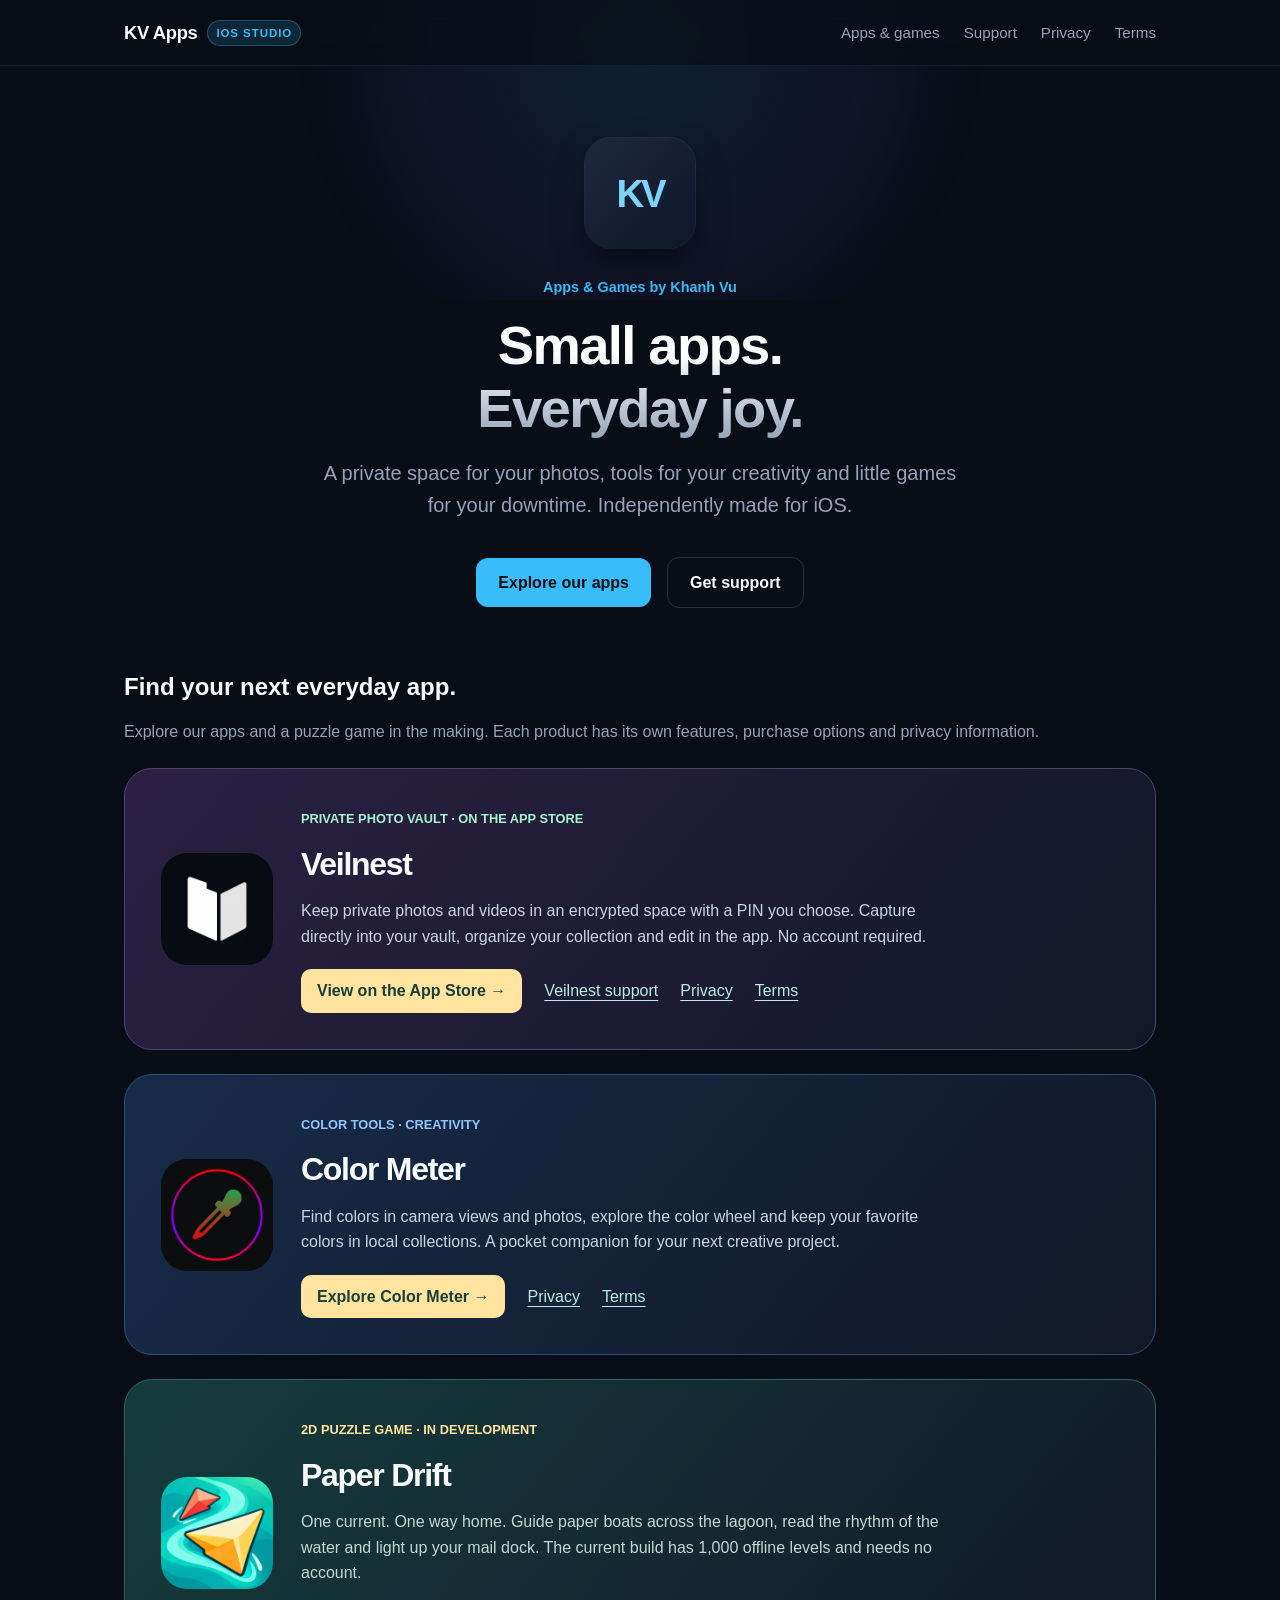
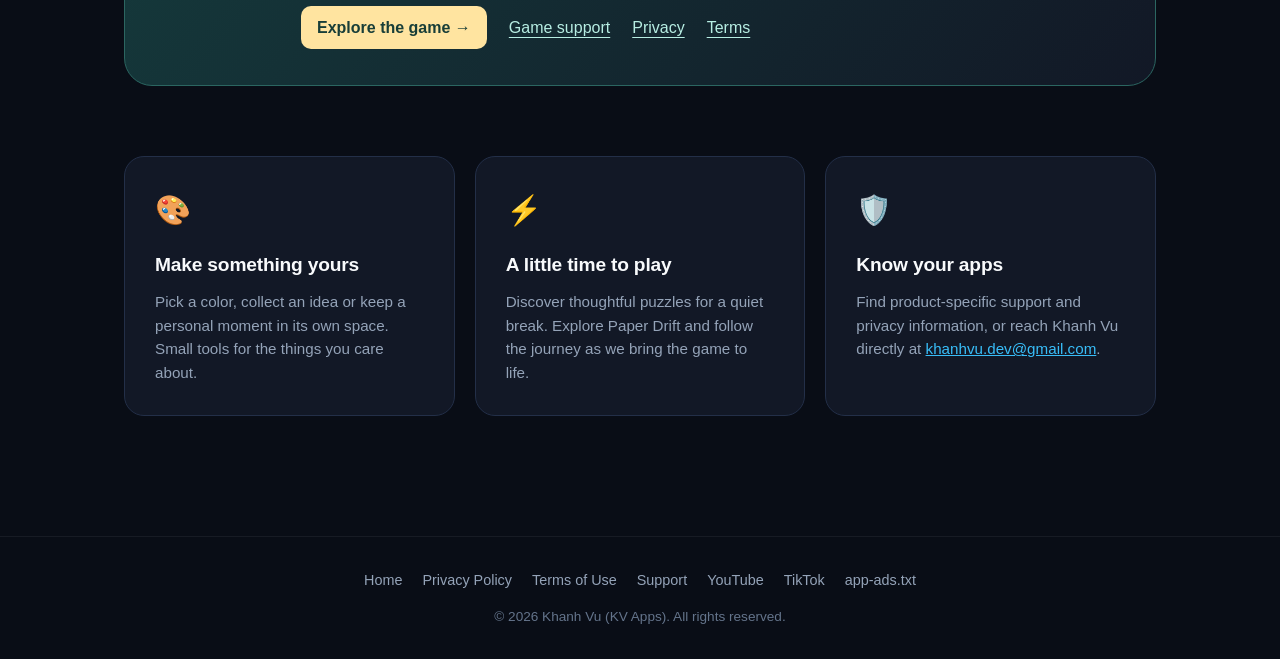
==== commit d1af0eda: "feat(site): link the KV Apps TikTok profile" ====
--- a/index.html
+++ b/index.html
@@ -390,6 +390,7 @@
                 <a href="terms.html">Terms of Use</a>
                 <a href="support.html">Support</a>
                 <a href="https://www.youtube.com/@khanhvuapps">YouTube</a>
+                <a href="https://www.tiktok.com/@khanhvuapps">TikTok</a>
                 <a href="app-ads.txt">app-ads.txt</a>
             </div>
             <p class="copyright">© 2026 Khanh Vu (KV Apps). All rights reserved.</p>
